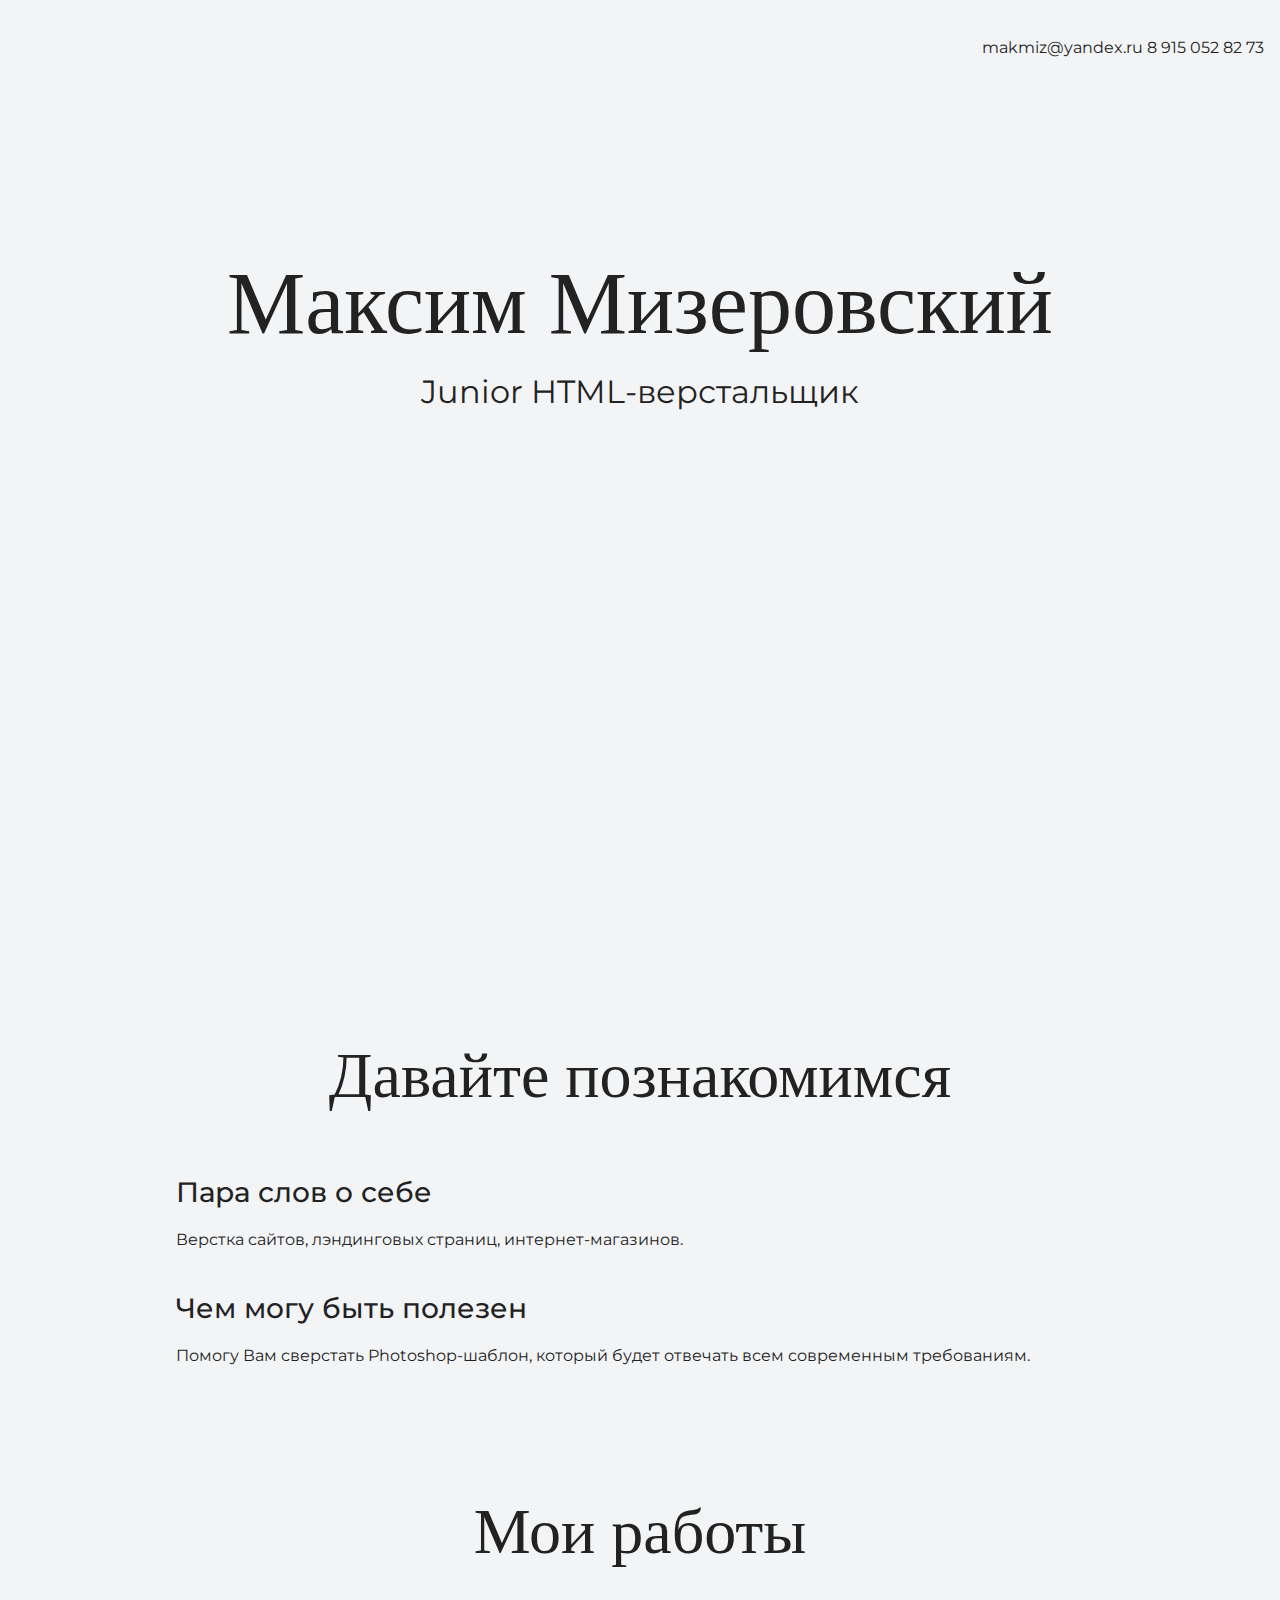
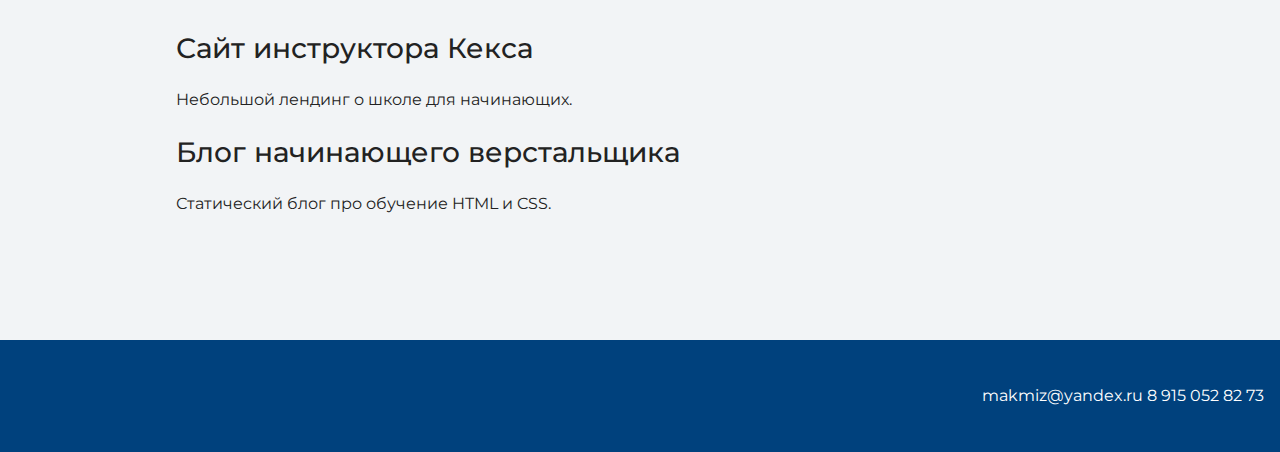
==== index.html @ 53e207a2 "Меняет контакты в шапке и подвале сайта" ====
<!DOCTYPE html>
<html lang="ru">
  <head>
    <meta charset="UTF-8">
    <link rel="stylesheet" href="style.css">
    <title>Портфолио Junior верстальщика</title>
	<link href="https://fonts.googleapis.com/css?family=Montserrat:400,500,700|Old+Standard+TT&display=swap&subset=cyrillic" rel="stylesheet">
  </head>

  <body>
    <header class="page-header">
	<!-- сюда можно иконки тип почта и телефон-->
	<div class="container"> 
		makmiz@yandex.ru 8 915 052 82 73
	</div>
    </header>

    <section class="hero-image">
	<div class="container">
      <h1 class="heading">Максим Мизеровский</h1>
      <p>Junior HTML-верстальщик</p>
	</div>
    </section>

    <section class="intro">
      
		  <h2 class="subheading">Давайте познакомимся</h2>
		  <div class="container">
		  <h3>Пара слов о себе</h3>
		  <p>Верстка сайтов, лэндинговых страниц, интернет-магазинов.</p>
		  <h3>Чем могу быть полезен</h3>
		  <p>Помогу Вам сверстать Photoshop-шаблон, который будет отвечать всем современным требованиям.</p>
		</div>
    </section>

    <section class="portfolio">
      <h2 class="subheading">Мои работы</h2>
		<div class="container">
      <h3>Сайт инструктора Кекса</h3>
      <p>Небольшой лендинг о школе для начинающих.</p>
      <h3>Блог начинающего верстальщика</h3>
      <p>Статический блог про обучение HTML и CSS.</p>
	  </div>
    </section>

    <footer class="page-footer">
      <!-- сюда можно иконки тип почта и телефон, и в идеале кнопку для взаимодействия-->
	<div class="container">
	makmiz@yandex.ru 8 915 052 82 73
	</div>
    </footer>
  </body>
</html>
---- style.css ----
body {
  margin: 0;
  min-width: 960px;
  font-family: "Montserrat", "Helvetica", "Arial", sans-serif;
  font-size: 16px;
  line-height: 32px;
  color: #222222;
  background-color: #f2f4f6;
  background-image: url("img/hero-bg.jpg");
  background-repeat: no-repeat;
  background-position: top center;
}

.container {
  max-width: 928px;
  margin: 0 auto;
  padding: 0 16px;
}

.page-header {
  margin: 0 0 160px;
  padding: 32px 0 32px;
}

.page-header .container,
.page-footer .container {
  max-width: 1408px;
  text-align: right;
}

.page-header a {
  margin-left: 56px;
  color: #288be6;
  text-decoration: none;
  background-repeat: no-repeat;
  background-position: left;
}

.header-email {
  padding-left: 30px;
  background-image: url("img/icon-email-header.svg");
}

.header-phone {
  padding-left: 25px;
  background-image: url("img/icon-phone-header.svg");
}

.hero-image {
  margin-bottom: 620px;
}

.hero-image .container {
  max-width: 1408px;
  text-align: center;
}

.heading {
  margin: 0 0 16px;
  font-family: "Old Standard TT", "Times", "Times New Roman", serif;
  font-size: 88px;
  line-height: 96px;
  font-weight: 400;
}

.hero-image p {
  margin: 0;
  font-size: 32px;
  line-height: 48px;
}

.intro {
  margin: 0 0 120px;
}

.subheading {
  margin: 0 0 56px;
  font-family: "Old Standard TT", "Times", "Times New Roman", serif;
  font-size: 64px;
  line-height: 80px;
  font-weight: 400;
  text-align: center;
}

.user-image {
  margin: 0 0 32px;
  text-align: center;
}

.intro h3,
.portfolio h3 {
  margin: 0 0 12px;
  font-size: 28px;
  line-height: 40px;
  font-weight: 500;
}

.intro p {
  margin: 0 0 32px;
}

.skills-list {
  margin: 0;
  padding: 0;
}

.skills-list dt {
  padding-left: 32px;
  background-repeat: no-repeat;
  background-position: left;
}

.skill-html {
  background-image: url("img/icon-html.svg");
}

.skill-css {
  background-image: url("img/icon-css.svg");
}

.level {
  margin: 4px 0 16px;
  padding: 0;
  height: 14px;
  font-size: 0;
  background-color: #ffffff;
  border: 1px solid #86c3fa;
  border-radius: 8px;
}

.level div {
  margin: 1px;
  height: 12px;
  background-color: #288be6;
  border-radius: 6px;
}

.portfolio {
  margin: 0 0 120px;
}

.projects {
  margin: 0;
  padding: 0;
  list-style: none;
}

.projects li {
  margin: 0 0 80px;
}

.project-image {
  margin: 0 0 24px;
  text-align: center;
}

.projects p {
  margin: 0 0 24px;
}

.button {
  padding: 6px 20px;
  display: inline-block;
  vertical-align: baseline;
  text-decoration: none;
  text-transform: uppercase;
  border-radius: 4px;
  background-color: #288be6;
  color: #ffffff;
}

.page-footer {
  padding: 40px 0;
  background-color: #00417d;
  color: #ffffff;
}

.page-footer a {
  margin-left: 56px;
  color: inherit;
  text-decoration: none;
  background-repeat: no-repeat;
  background-position: left;
}

.footer-email {
  padding-left: 30px;
  background-image: url("img/icon-email-footer.svg");
}

.footer-phone {
  padding-left: 25px;
  background-image: url("img/icon-phone-footer.svg");
}
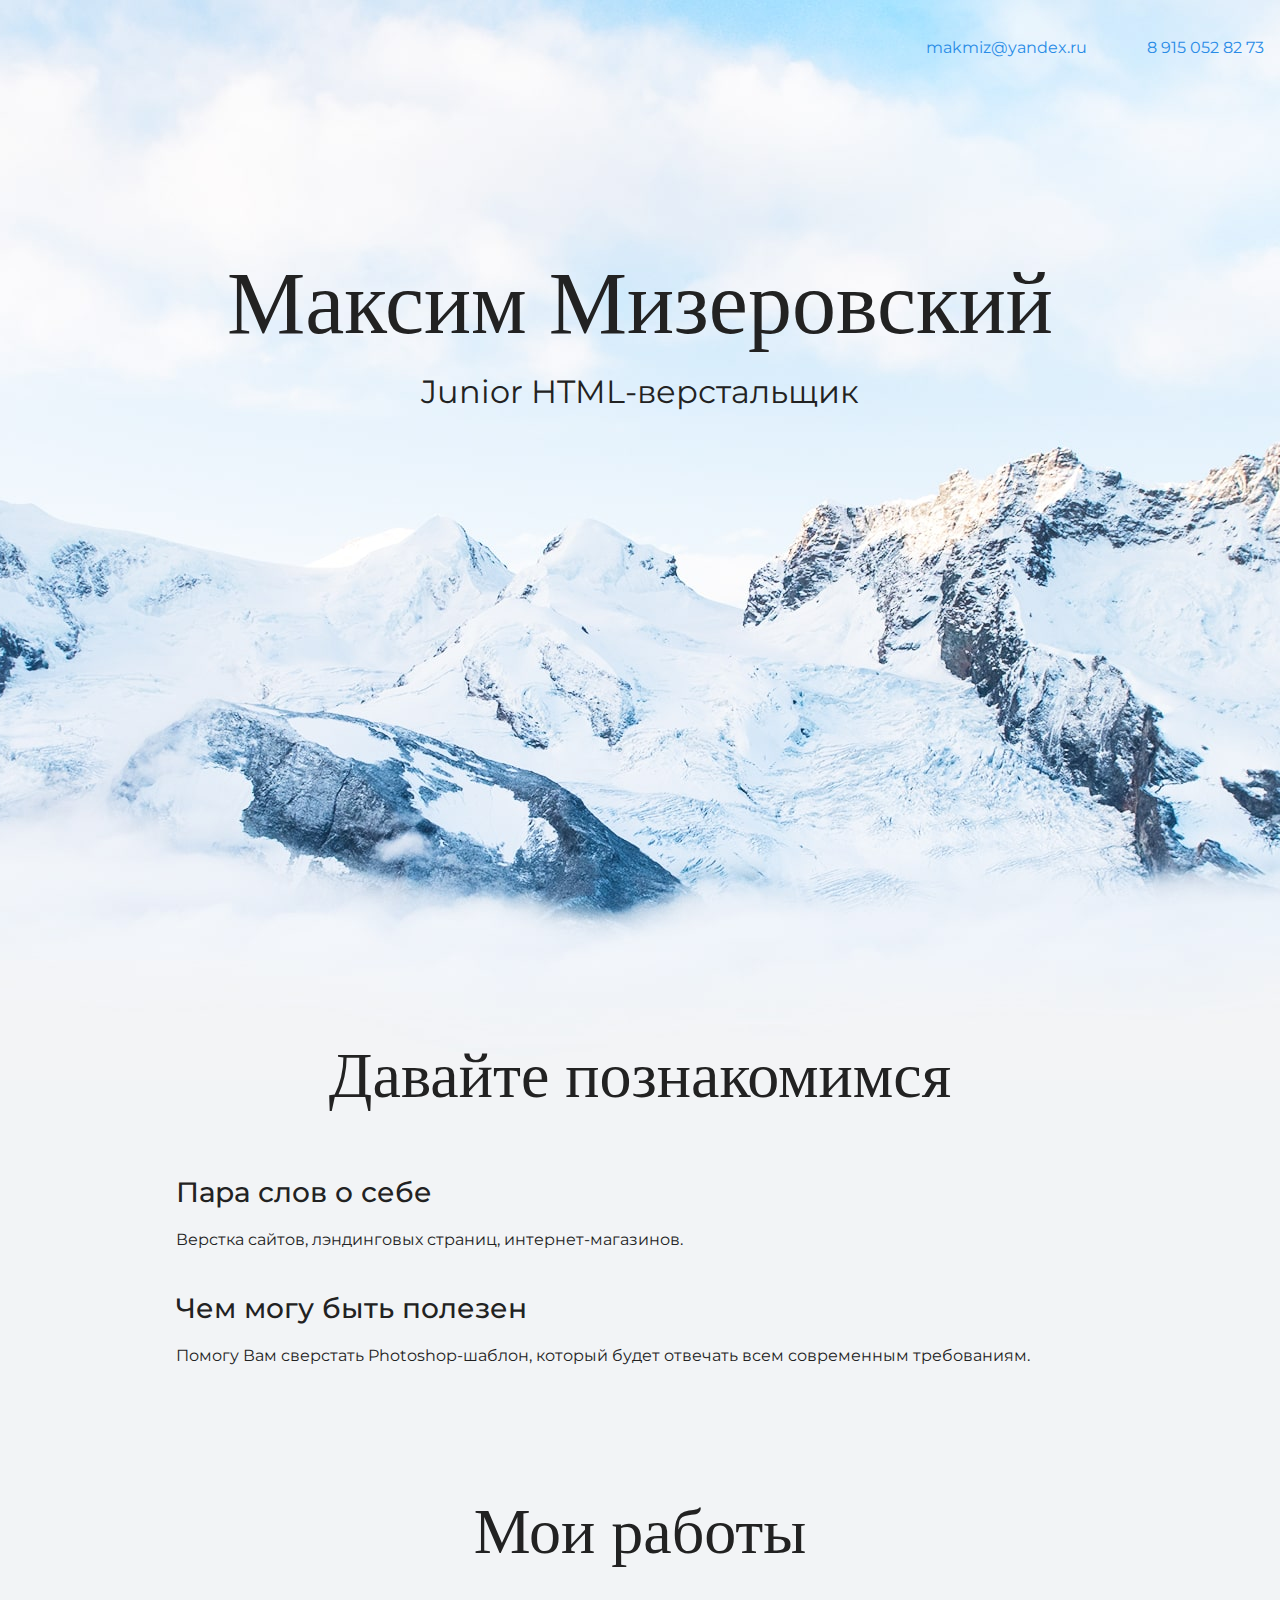
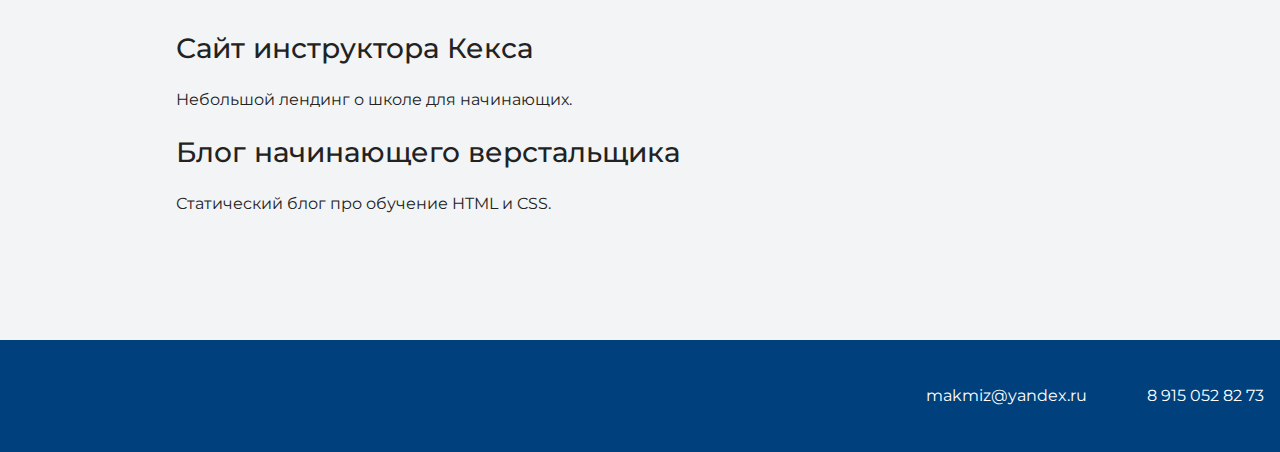
==== commit cc1d5eb2: "Добавлены ссылки в контакты" ====
--- a/index.html
+++ b/index.html
@@ -11,10 +11,10 @@
     <header class="page-header">
 	<!-- сюда можно иконки тип почта и телефон-->
 	<div class="container"> 
-		makmiz@yandex.ru 8 915 052 82 73
+		<a href="mailto:makmiz@yandex.ru">makmiz@yandex.ru</a>
+		<a href="tel:+79150528273">8 915 052 82 73</a>
 	</div>
     </header>
-
     <section class="hero-image">
 	<div class="container">
       <h1 class="heading">Максим Мизеровский</h1>
@@ -46,7 +46,8 @@
     <footer class="page-footer">
       <!-- сюда можно иконки тип почта и телефон, и в идеале кнопку для взаимодействия-->
 	<div class="container">
-	makmiz@yandex.ru 8 915 052 82 73
+	<a href="mailto:makmiz@yandex.ru">makmiz@yandex.ru</a>
+	<a href="tel:+79150528273">8 915 052 82 73</a>
 	</div>
     </footer>
   </body>
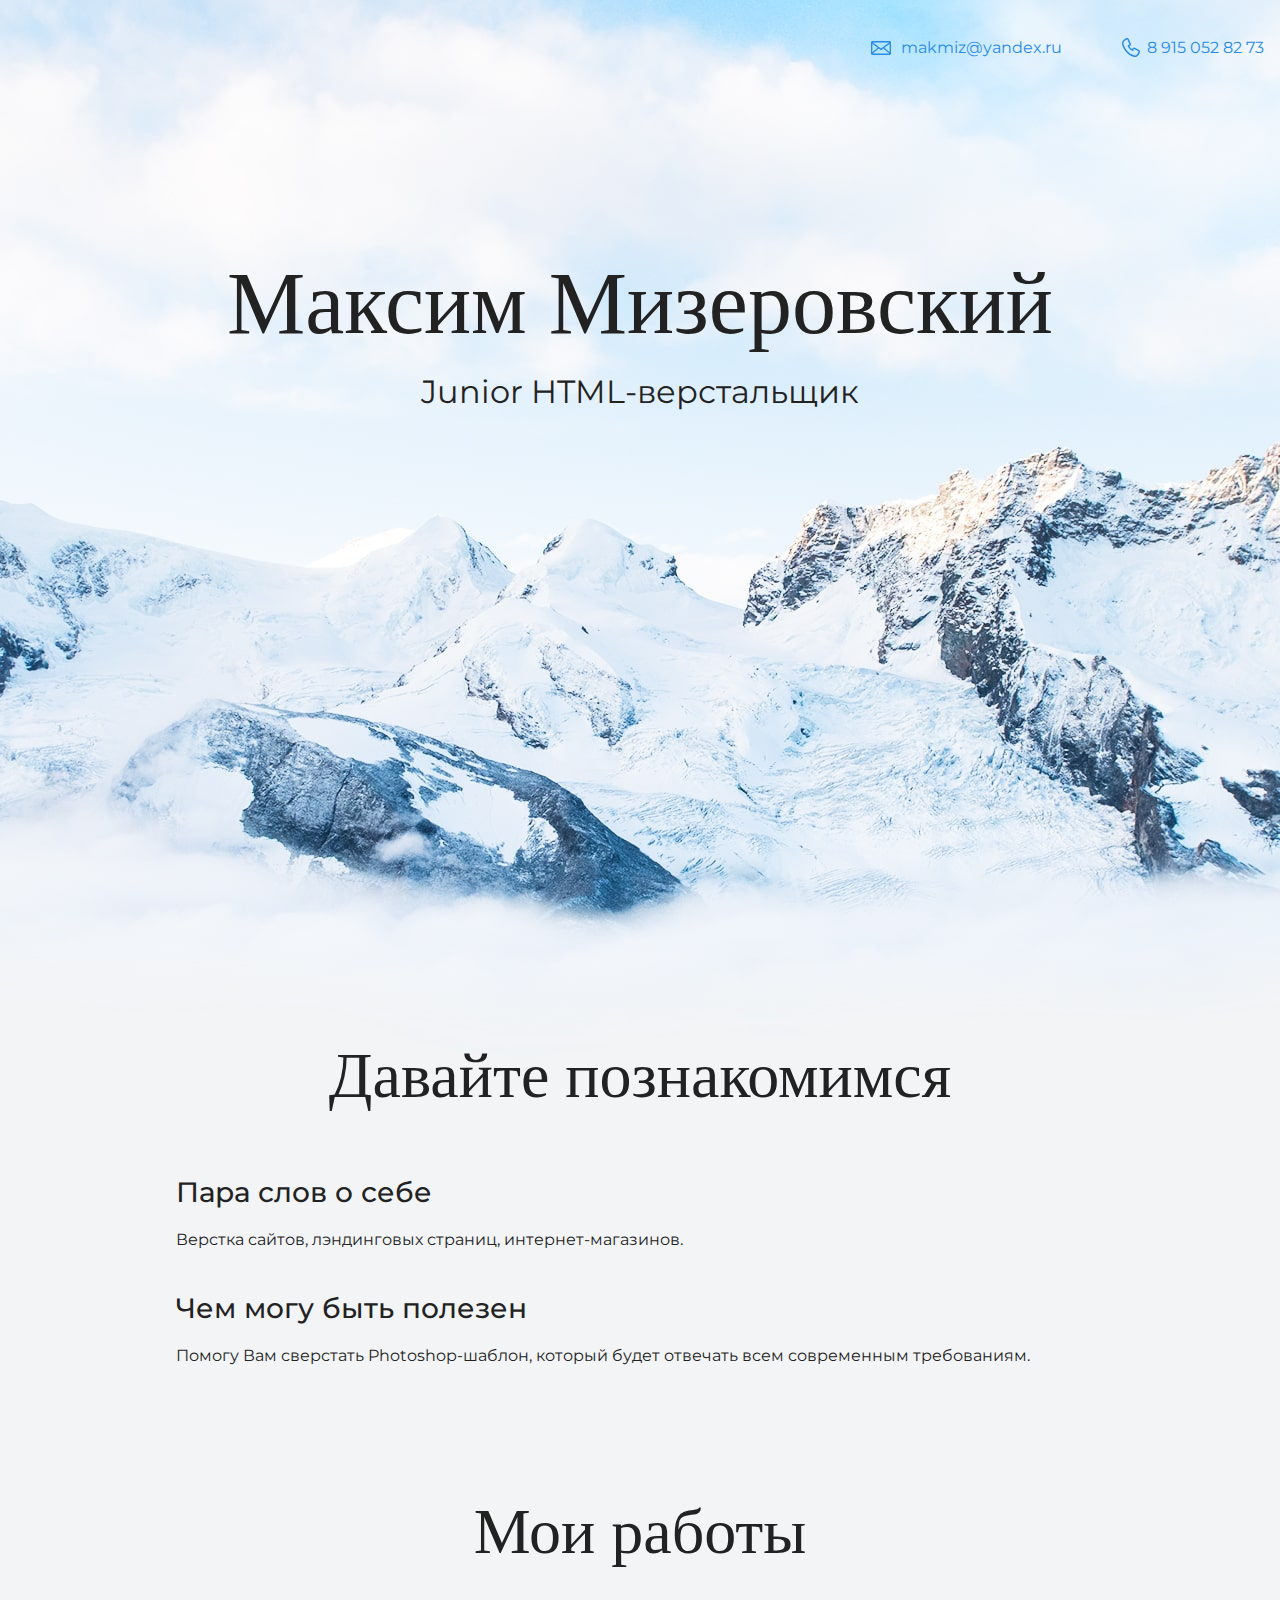
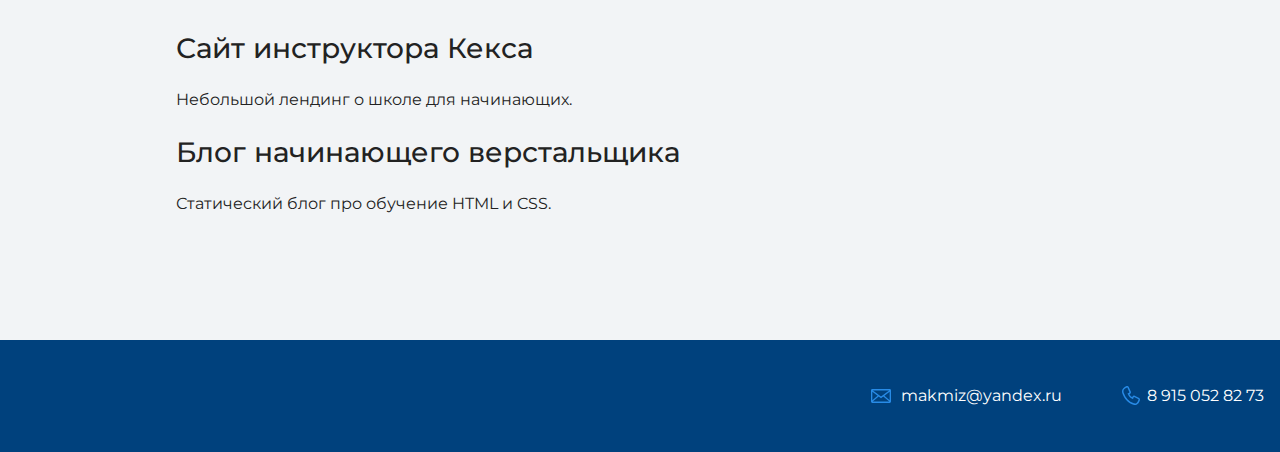
==== commit 20e314e6: "Исправлена ошибка с ссылками" ====
--- a/index.html
+++ b/index.html
@@ -11,8 +11,8 @@
     <header class="page-header">
 	<!-- сюда можно иконки тип почта и телефон-->
 	<div class="container"> 
-		<a href="mailto:makmiz@yandex.ru">makmiz@yandex.ru</a>
-		<a href="tel:+79150528273">8 915 052 82 73</a>
+		<a href="mailto:makmiz@yandex.ru" class="header-email">makmiz@yandex.ru</a>
+		<a href="tel:+79150528273" class="header-phone">8 915 052 82 73</a>
 	</div>
     </header>
     <section class="hero-image">
@@ -46,8 +46,8 @@
     <footer class="page-footer">
       <!-- сюда можно иконки тип почта и телефон, и в идеале кнопку для взаимодействия-->
 	<div class="container">
-	<a href="mailto:makmiz@yandex.ru">makmiz@yandex.ru</a>
-	<a href="tel:+79150528273">8 915 052 82 73</a>
+	<a href="mailto:makmiz@yandex.ru" class="header-email">makmiz@yandex.ru</a>
+	<a href="tel:+79150528273" class="header-phone">8 915 052 82 73</a>
 	</div>
     </footer>
   </body>
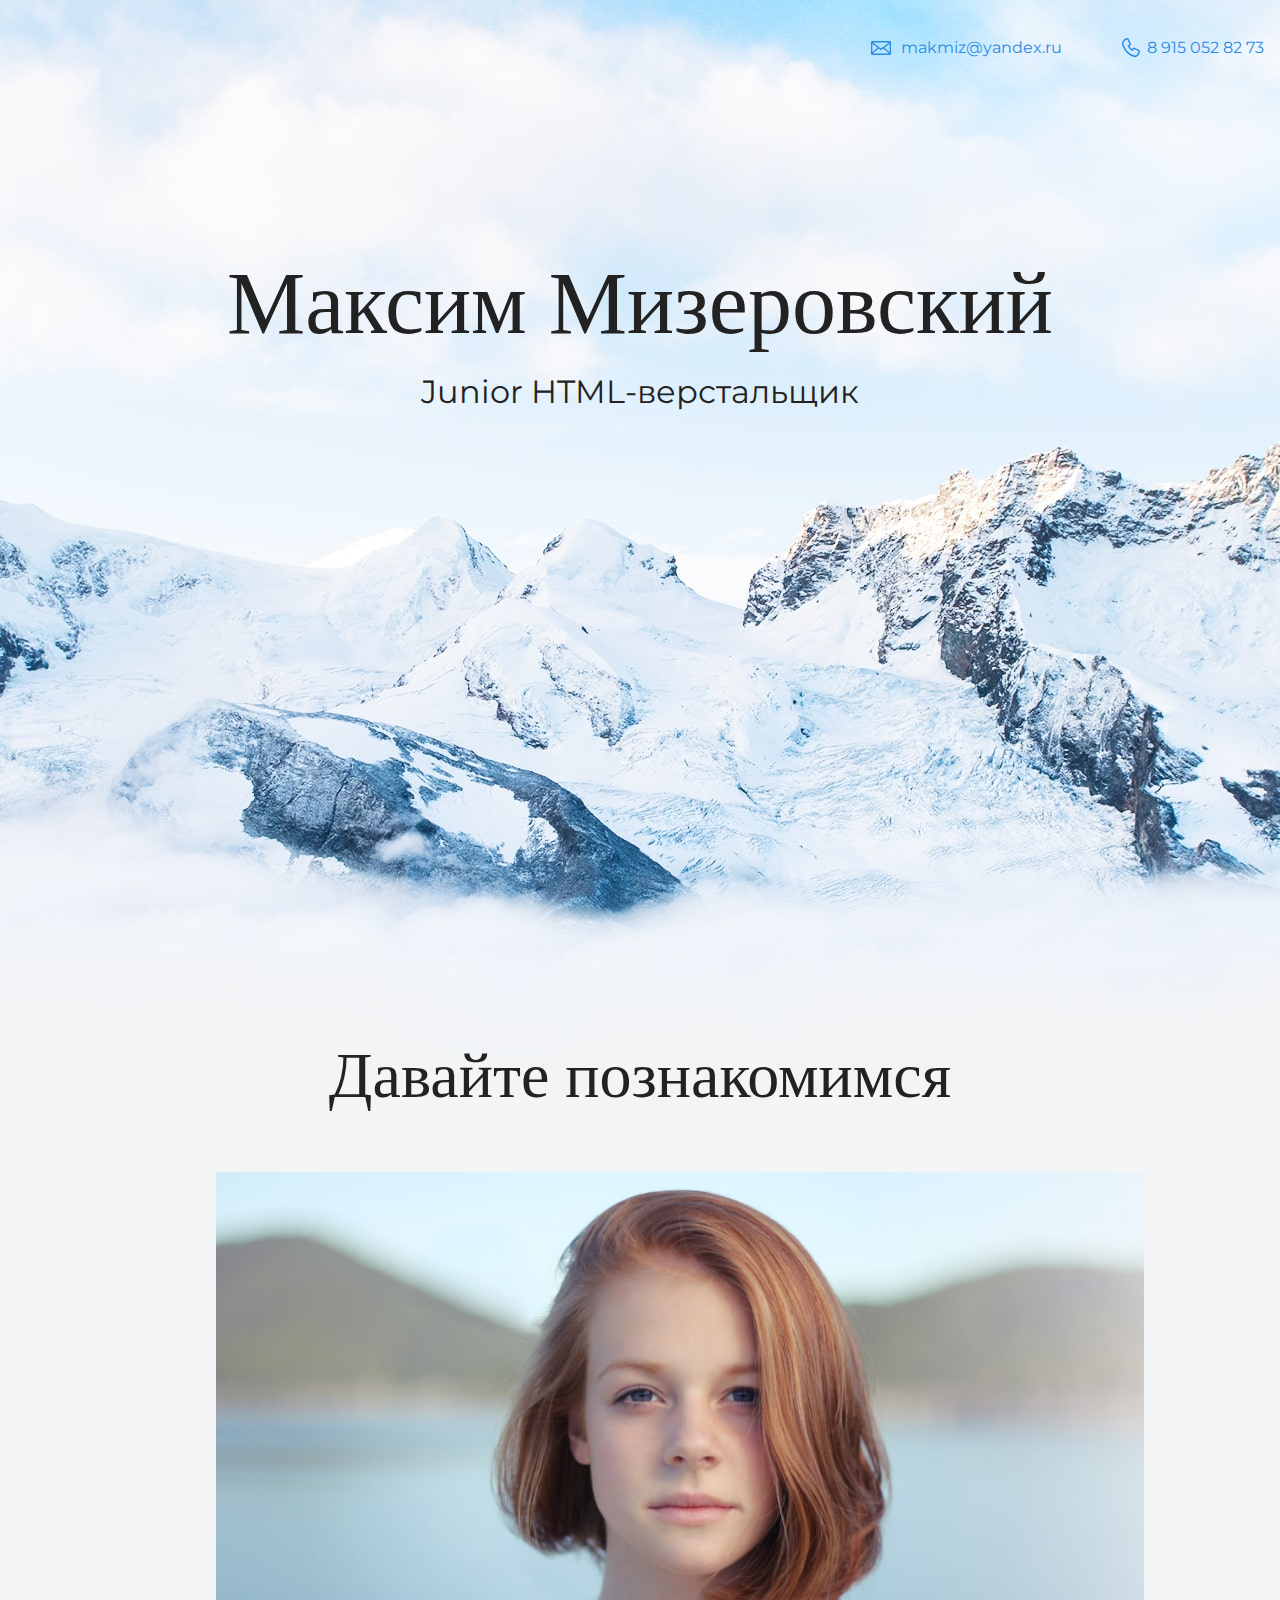
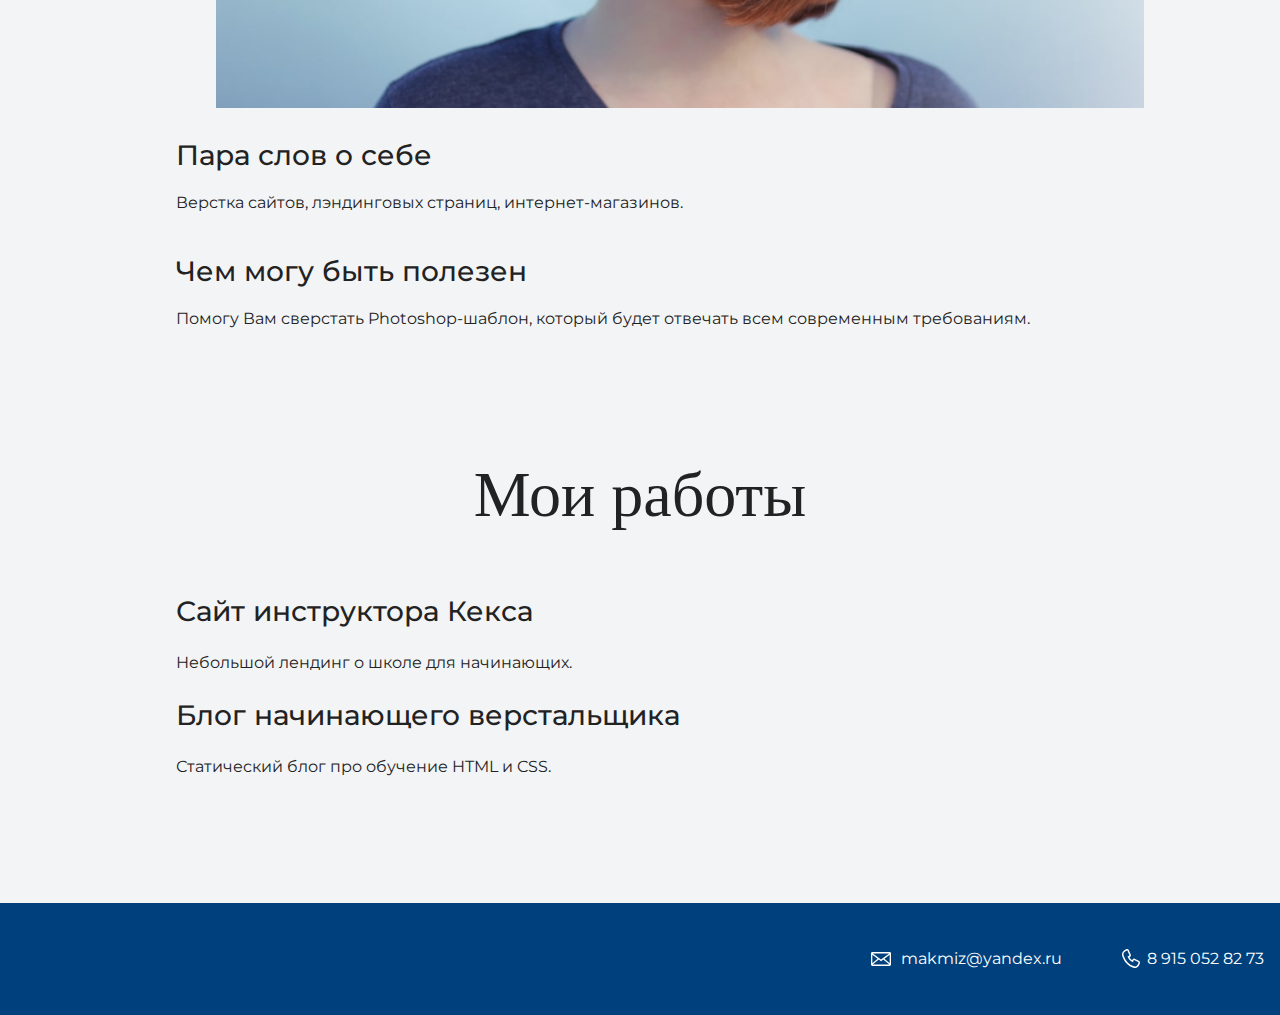
==== commit 583c6f3f: "Добавлено мое фото, изменены ссылки в подвале" ====
--- a/index.html
+++ b/index.html
@@ -26,6 +26,9 @@
       
 		  <h2 class="subheading">Давайте познакомимся</h2>
 		  <div class="container">
+		  <figure>
+		  <img src="files/user.jpg" width="928" height="536" alt="Моя фотография">
+		  </figure>
 		  <h3>Пара слов о себе</h3>
 		  <p>Верстка сайтов, лэндинговых страниц, интернет-магазинов.</p>
 		  <h3>Чем могу быть полезен</h3>
@@ -46,8 +49,8 @@
     <footer class="page-footer">
       <!-- сюда можно иконки тип почта и телефон, и в идеале кнопку для взаимодействия-->
 	<div class="container">
-	<a href="mailto:makmiz@yandex.ru" class="header-email">makmiz@yandex.ru</a>
-	<a href="tel:+79150528273" class="header-phone">8 915 052 82 73</a>
+	<a href="mailto:makmiz@yandex.ru" class="footer-email">makmiz@yandex.ru</a>
+	<a href="tel:+79150528273" class="footer-phone">8 915 052 82 73</a>
 	</div>
     </footer>
   </body>
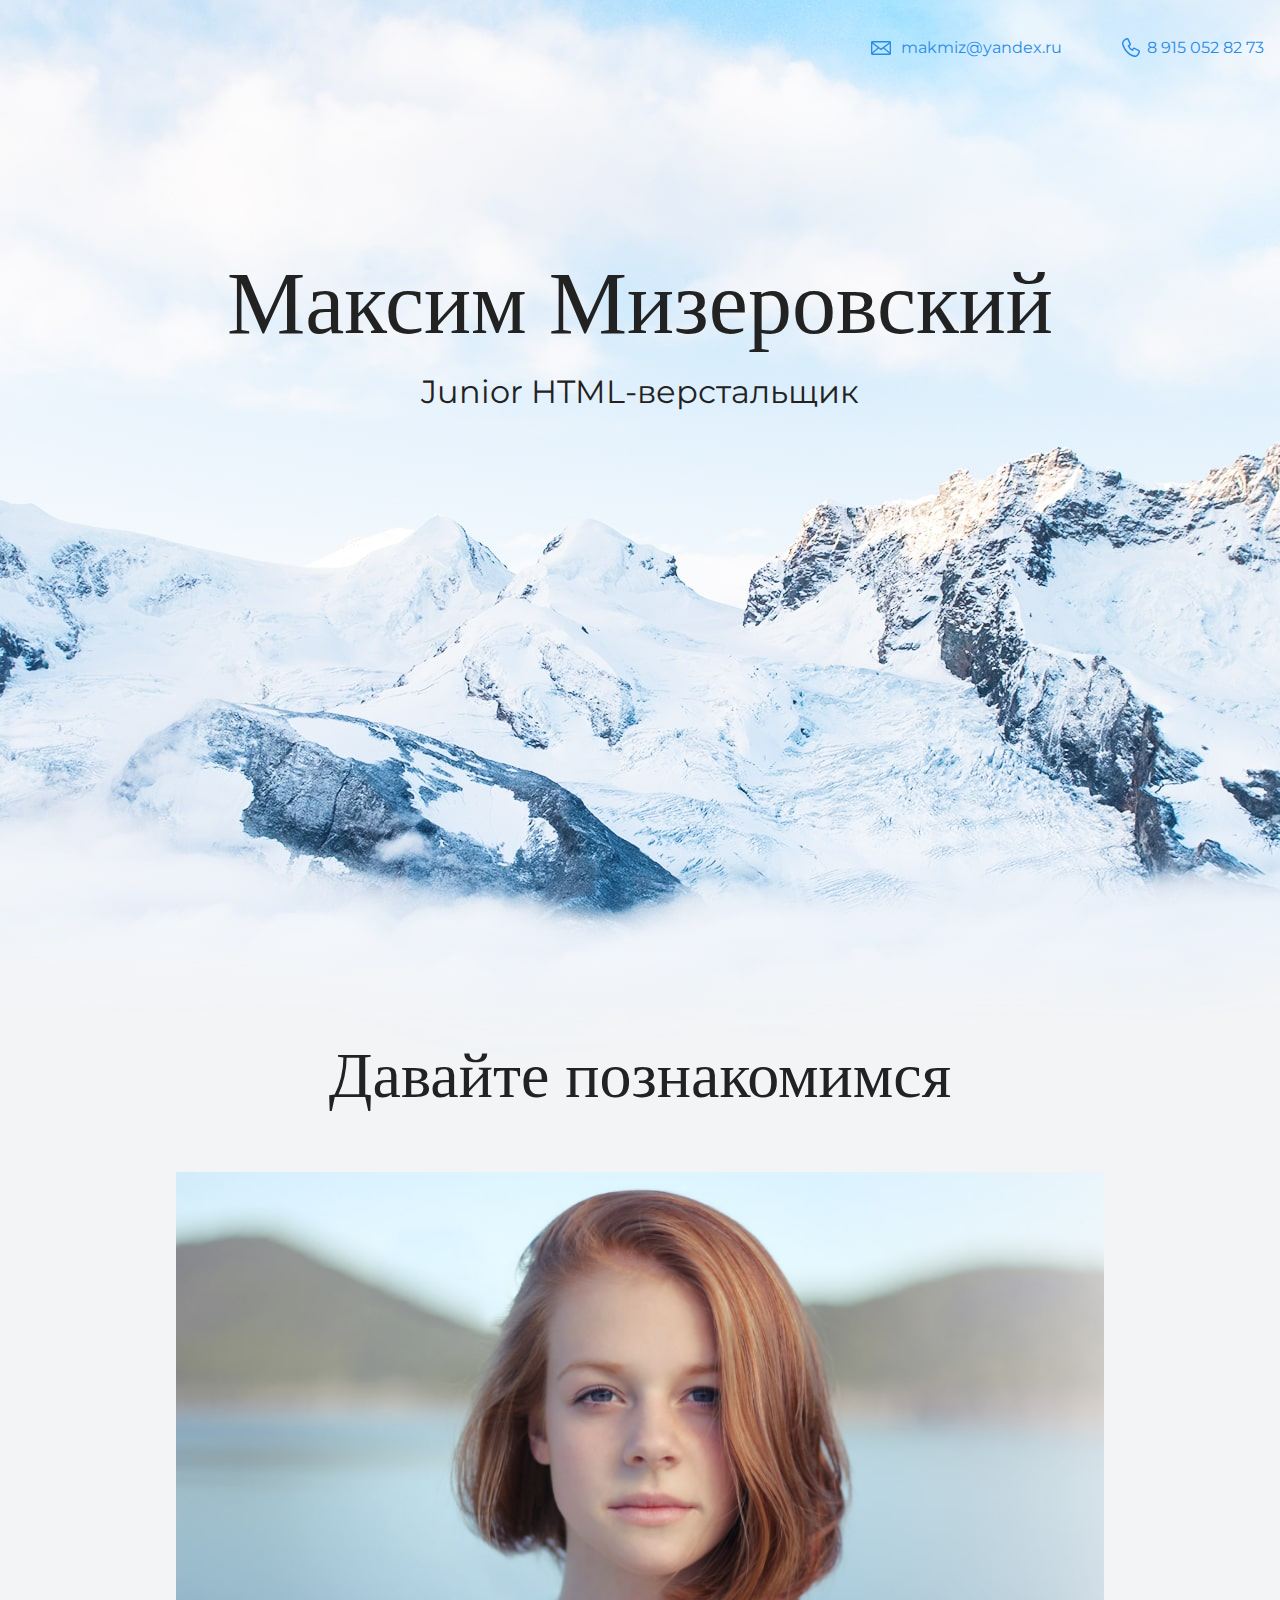
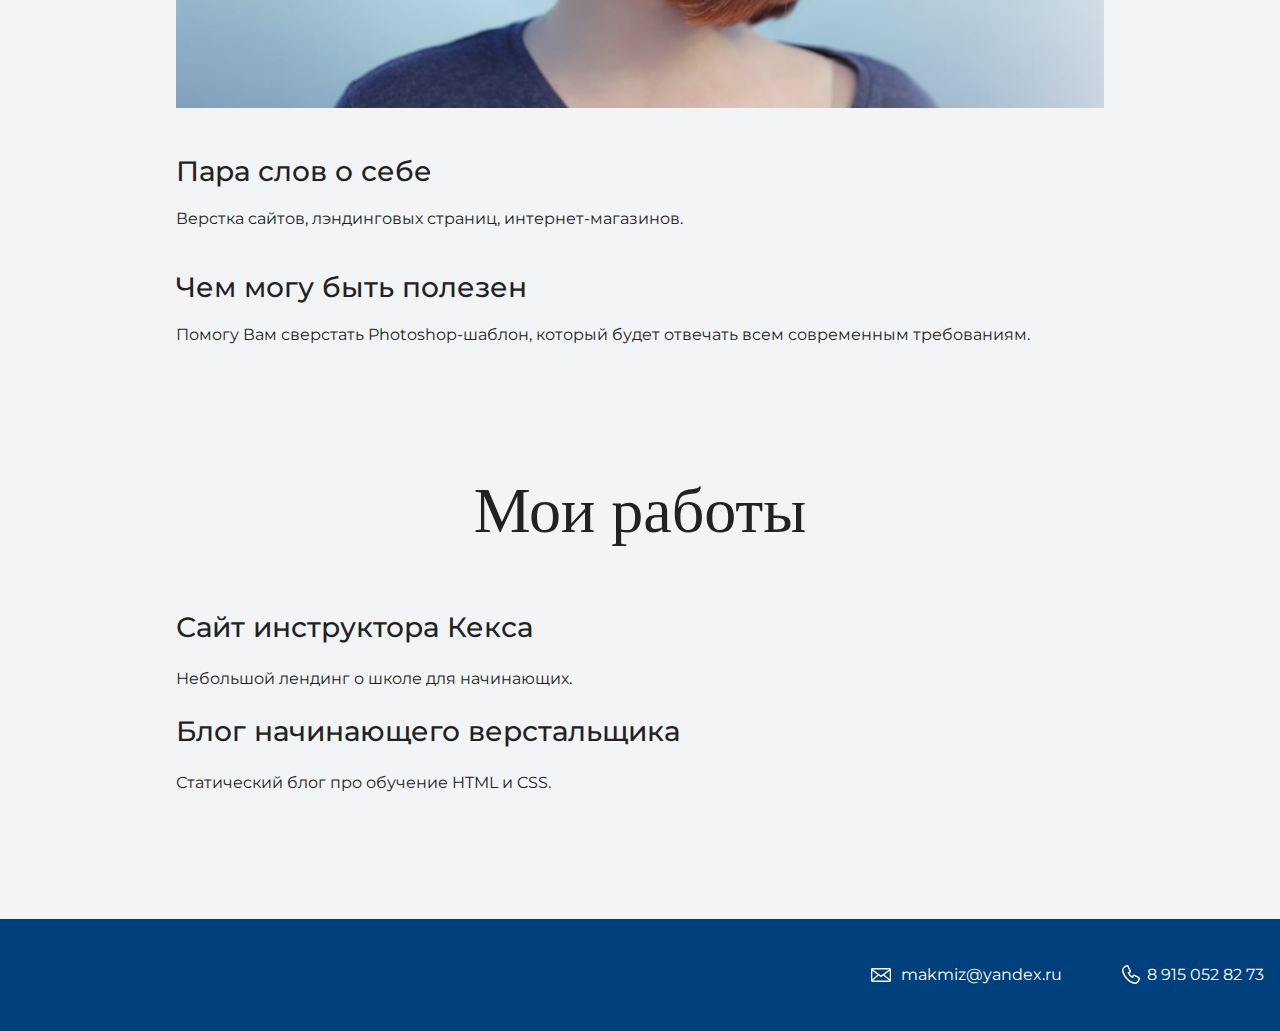
==== commit aca4e0fa: "Отредактировано фото" ====
--- a/index.html
+++ b/index.html
@@ -26,7 +26,7 @@
       
 		  <h2 class="subheading">Давайте познакомимся</h2>
 		  <div class="container">
-		  <figure>
+		  <figure class="user-image">
 		  <img src="files/user.jpg" width="928" height="536" alt="Моя фотография">
 		  </figure>
 		  <h3>Пара слов о себе</h3>
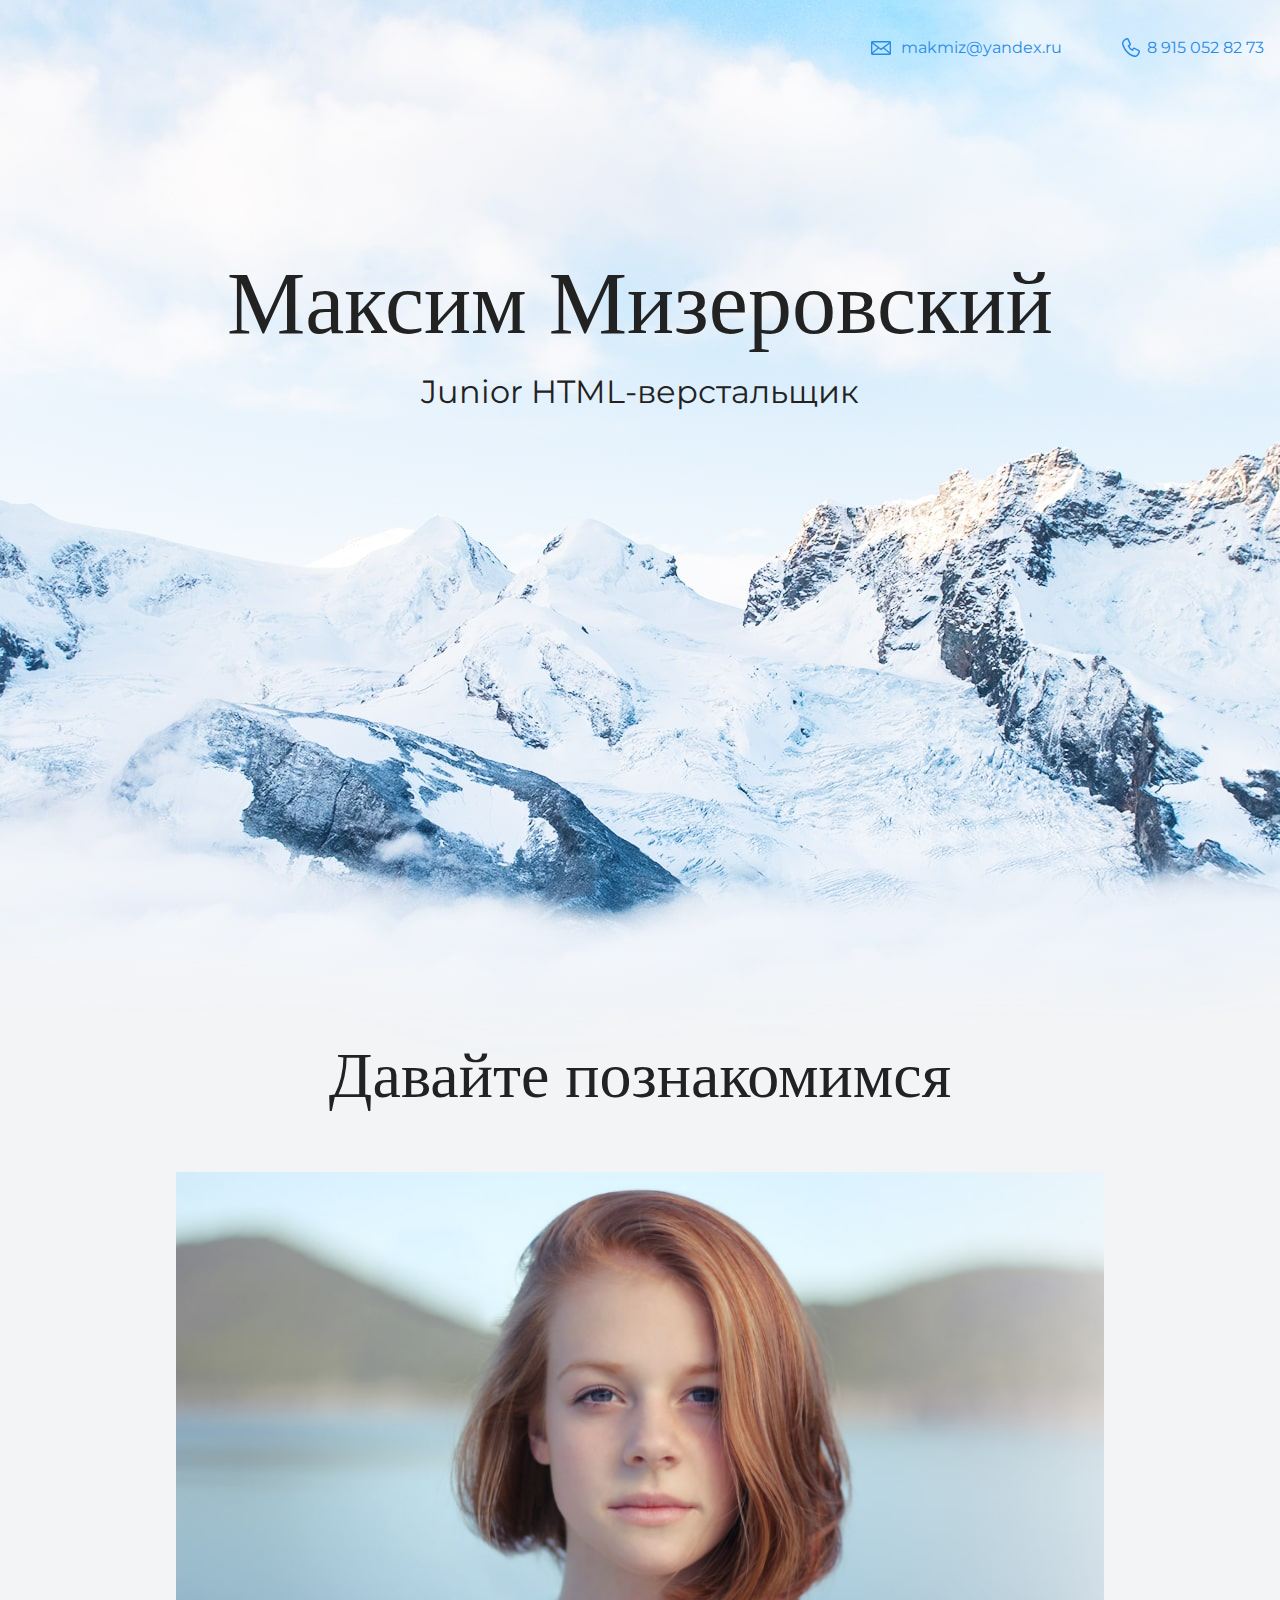
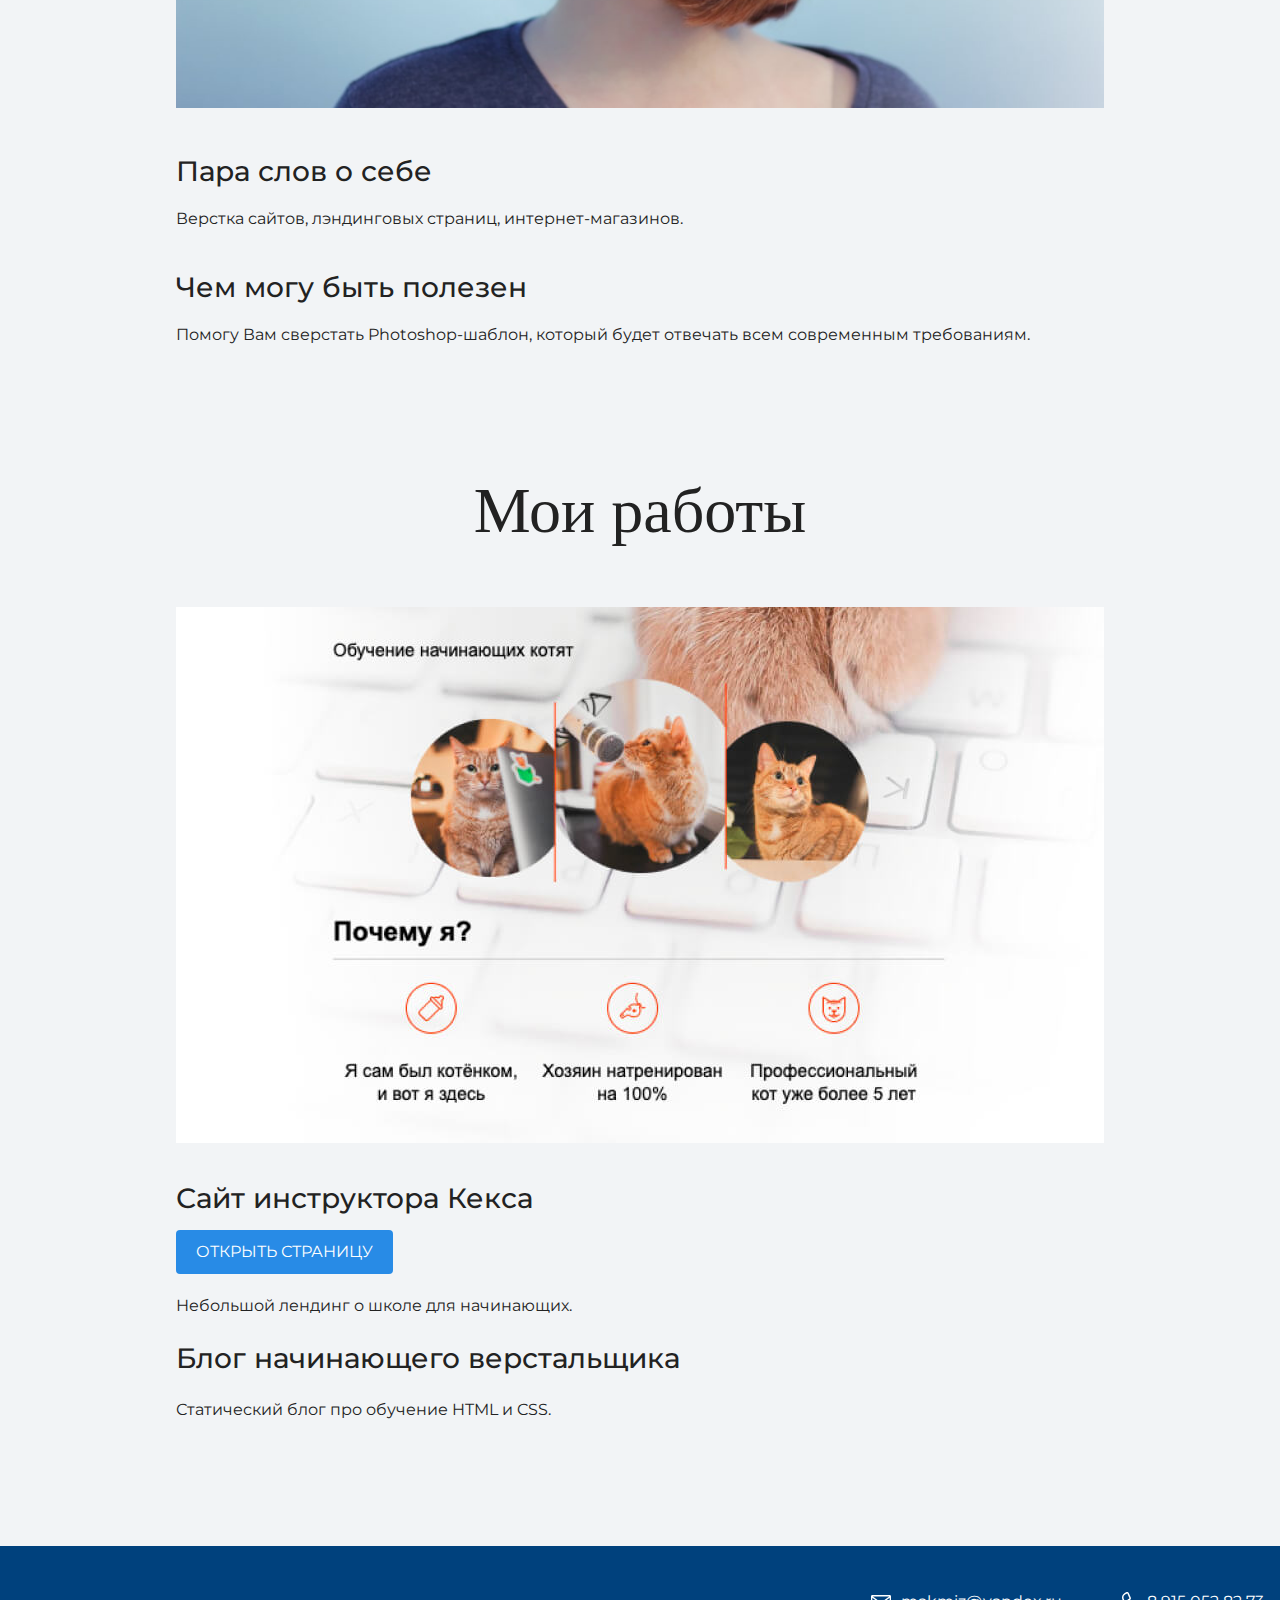
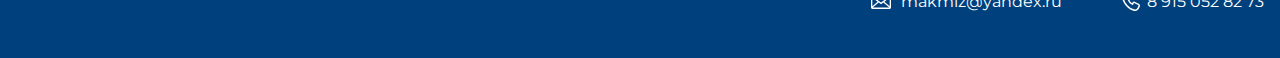
==== commit cc6ab6f2: "Добавлена ссылка на лэндинг Кекса" ====
--- a/index.html
+++ b/index.html
@@ -9,49 +9,51 @@
 
   <body>
     <header class="page-header">
-	<!-- сюда можно иконки тип почта и телефон-->
-	<div class="container"> 
-		<a href="mailto:makmiz@yandex.ru" class="header-email">makmiz@yandex.ru</a>
-		<a href="tel:+79150528273" class="header-phone">8 915 052 82 73</a>
-	</div>
+		<div class="container"> 
+			<a href="mailto:makmiz@yandex.ru" class="header-email">makmiz@yandex.ru</a>
+			<a href="tel:+79150528273" class="header-phone">8 915 052 82 73</a>
+		</div>
     </header>
+	
     <section class="hero-image">
-	<div class="container">
-      <h1 class="heading">Максим Мизеровский</h1>
-      <p>Junior HTML-верстальщик</p>
-	</div>
+		<div class="container">
+			<h1 class="heading">Максим Мизеровский</h1>
+			<p>Junior HTML-верстальщик</p>
+		</div>
     </section>
 
     <section class="intro">
-      
-		  <h2 class="subheading">Давайте познакомимся</h2>
-		  <div class="container">
-		  <figure class="user-image">
-		  <img src="files/user.jpg" width="928" height="536" alt="Моя фотография">
-		  </figure>
-		  <h3>Пара слов о себе</h3>
-		  <p>Верстка сайтов, лэндинговых страниц, интернет-магазинов.</p>
-		  <h3>Чем могу быть полезен</h3>
-		  <p>Помогу Вам сверстать Photoshop-шаблон, который будет отвечать всем современным требованиям.</p>
+		<h2 class="subheading">Давайте познакомимся</h2>
+		<div class="container">
+			<figure class="user-image">
+				<img src="files/user.jpg" width="928" height="536" alt="Моя фотография">
+			</figure>
+			<h3>Пара слов о себе</h3>
+			<p>Верстка сайтов, лэндинговых страниц, интернет-магазинов.</p>
+			<h3>Чем могу быть полезен</h3>
+			<p>Помогу Вам сверстать Photoshop-шаблон, который будет отвечать всем современным требованиям.</p>
 		</div>
     </section>
 
     <section class="portfolio">
       <h2 class="subheading">Мои работы</h2>
 		<div class="container">
-      <h3>Сайт инструктора Кекса</h3>
-      <p>Небольшой лендинг о школе для начинающих.</p>
-      <h3>Блог начинающего верстальщика</h3>
-      <p>Статический блог про обучение HTML и CSS.</p>
+			<figure class="project-image">
+				<img src="files/project.jpg" width="928" height="536" alt="Cайт инструктора Кекса">
+			</figure>
+			<h3>Сайт инструктора Кекса</h3>
+			<a class="button" href="source/project/index.html">Открыть страницу</a>
+			<p>Небольшой лендинг о школе для начинающих.</p>
+			<h3>Блог начинающего верстальщика</h3>
+			<p>Статический блог про обучение HTML и CSS.</p>
 	  </div>
     </section>
 
     <footer class="page-footer">
-      <!-- сюда можно иконки тип почта и телефон, и в идеале кнопку для взаимодействия-->
-	<div class="container">
-	<a href="mailto:makmiz@yandex.ru" class="footer-email">makmiz@yandex.ru</a>
-	<a href="tel:+79150528273" class="footer-phone">8 915 052 82 73</a>
-	</div>
+		<div class="container">
+			<a href="mailto:makmiz@yandex.ru" class="footer-email">makmiz@yandex.ru</a>
+			<a href="tel:+79150528273" class="footer-phone">8 915 052 82 73</a>
+		</div>
     </footer>
   </body>
 </html>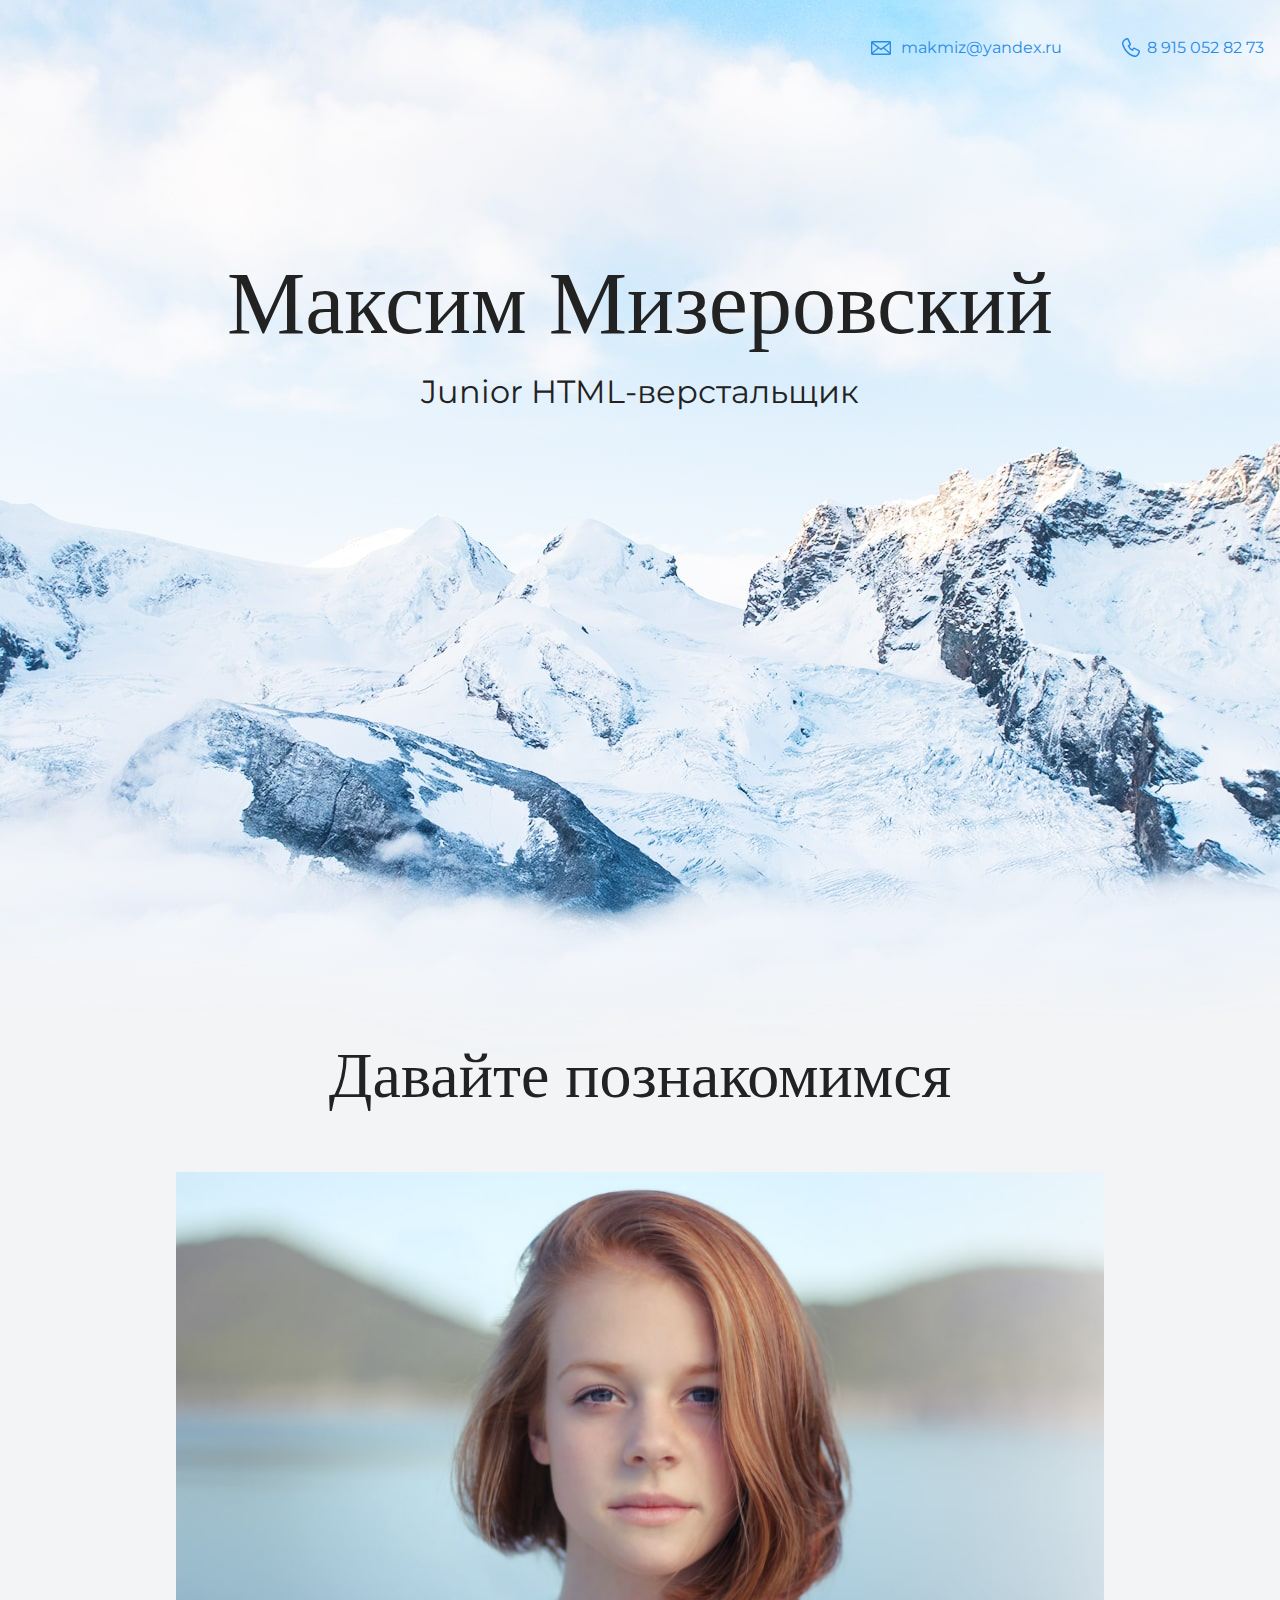
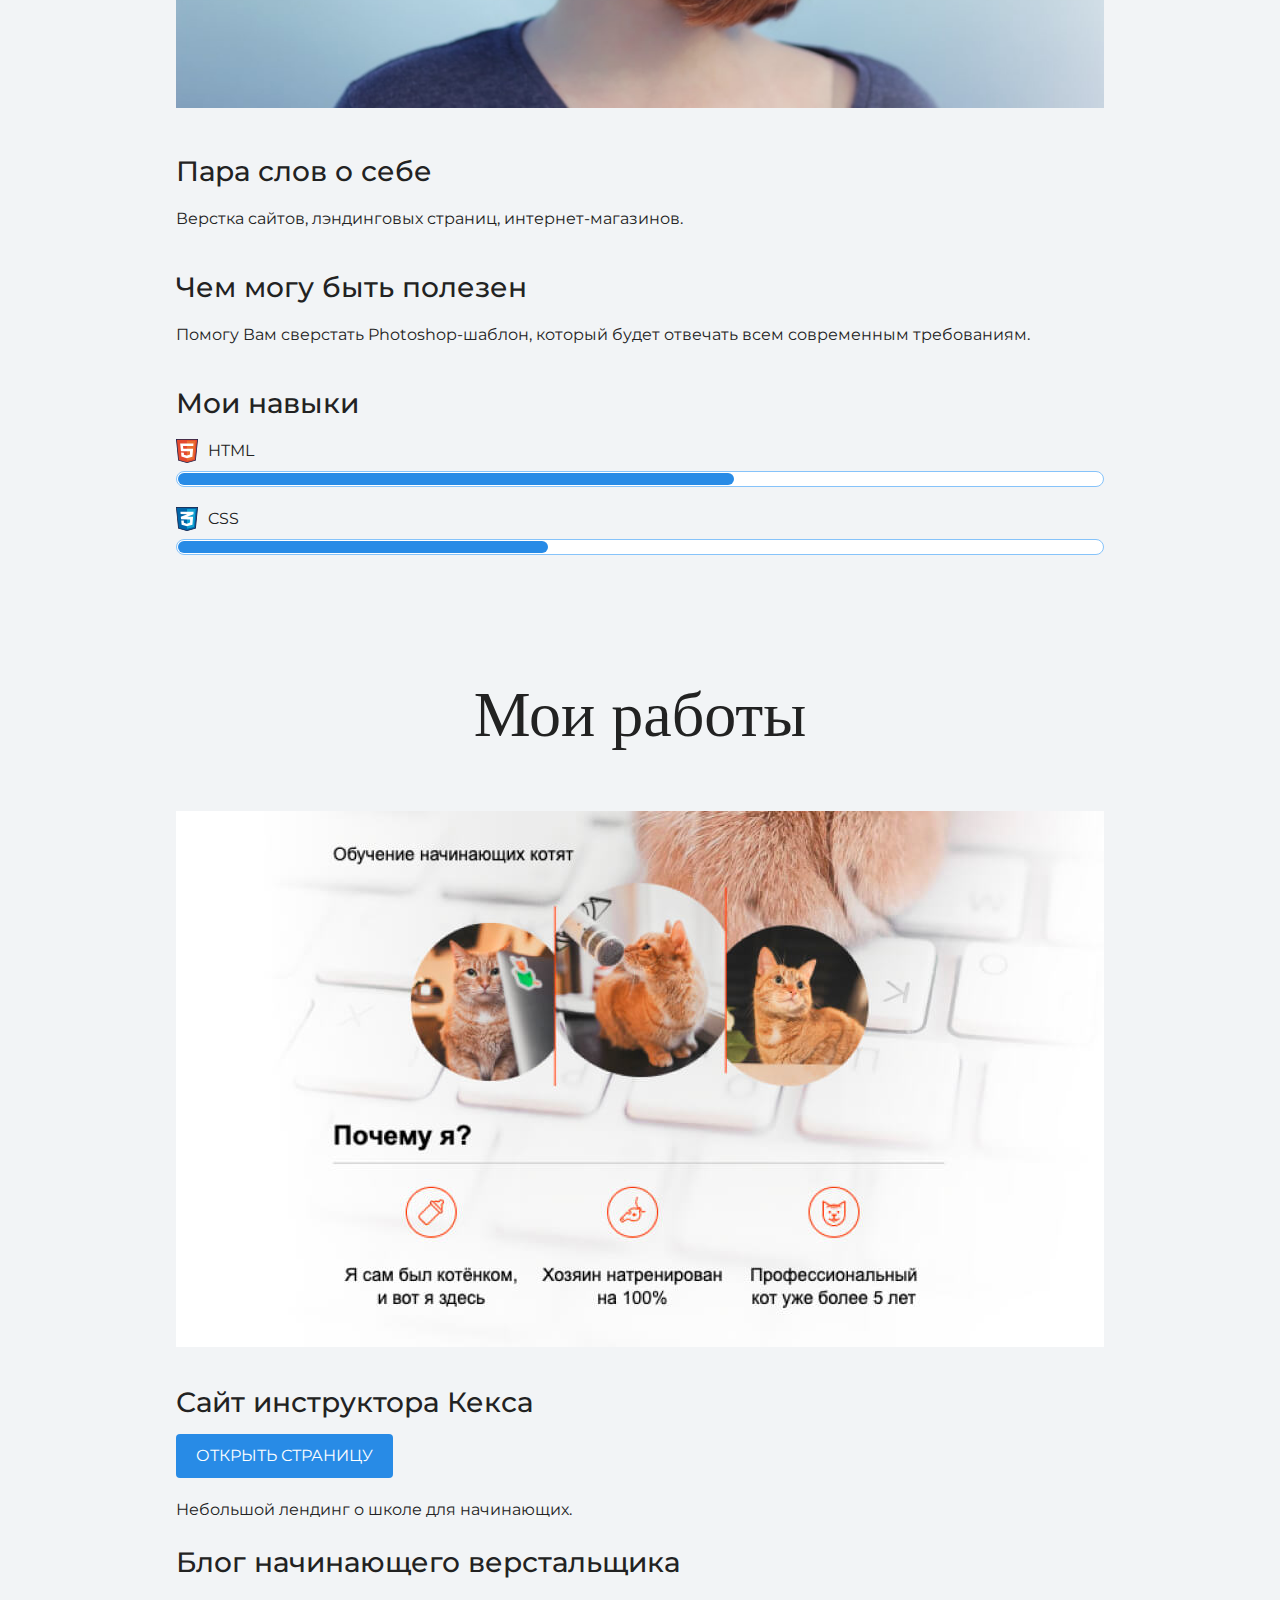
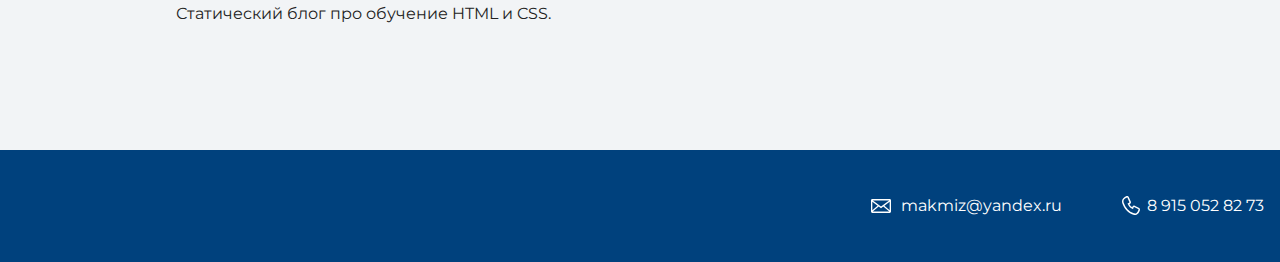
==== commit 4ccff79c: "Добавлен раздел про навыки" ====
--- a/index.html
+++ b/index.html
@@ -28,10 +28,23 @@
 			<figure class="user-image">
 				<img src="files/user.jpg" width="928" height="536" alt="Моя фотография">
 			</figure>
-			<h3>Пара слов о себе</h3>
-			<p>Верстка сайтов, лэндинговых страниц, интернет-магазинов.</p>
-			<h3>Чем могу быть полезен</h3>
-			<p>Помогу Вам сверстать Photoshop-шаблон, который будет отвечать всем современным требованиям.</p>
+			<div>
+				<h3>Пара слов о себе</h3>
+				<p>Верстка сайтов, лэндинговых страниц, интернет-магазинов.</p>
+			</div>
+			<div>
+				<h3>Чем могу быть полезен</h3>
+				<p>Помогу Вам сверстать Photoshop-шаблон, который будет отвечать всем современным требованиям.</p>
+			</div>
+			<div class="skills">
+				<h3>Мои навыки</h3>
+				<dl class="skills-list">
+					<dt class="skill-html">HTML</dt>
+					<dd class="level"><div style="width :60%">60%</div></dd>
+					<dt class="skill-css">CSS</dt>
+					<dd class="level"><div style="width :40%">40%</div></dd>
+				</dl>
+			</div>
 		</div>
     </section>
 
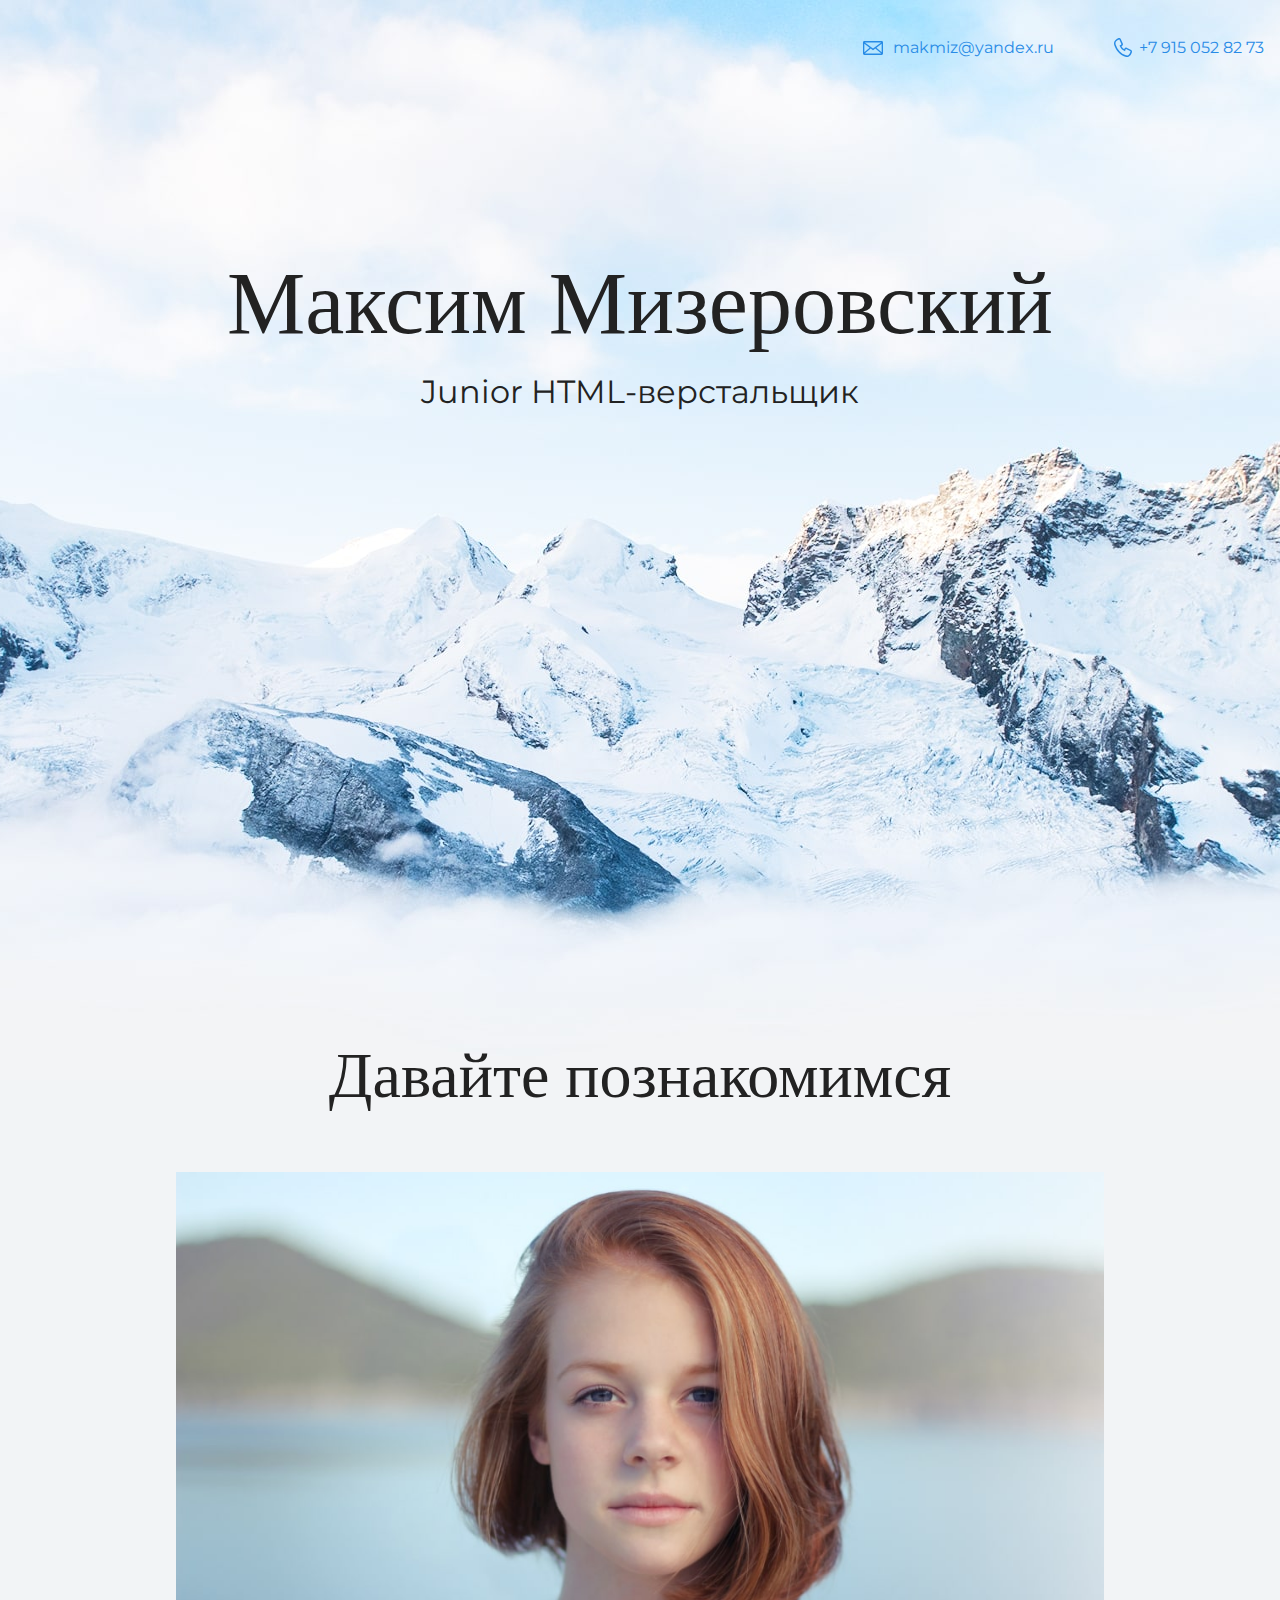
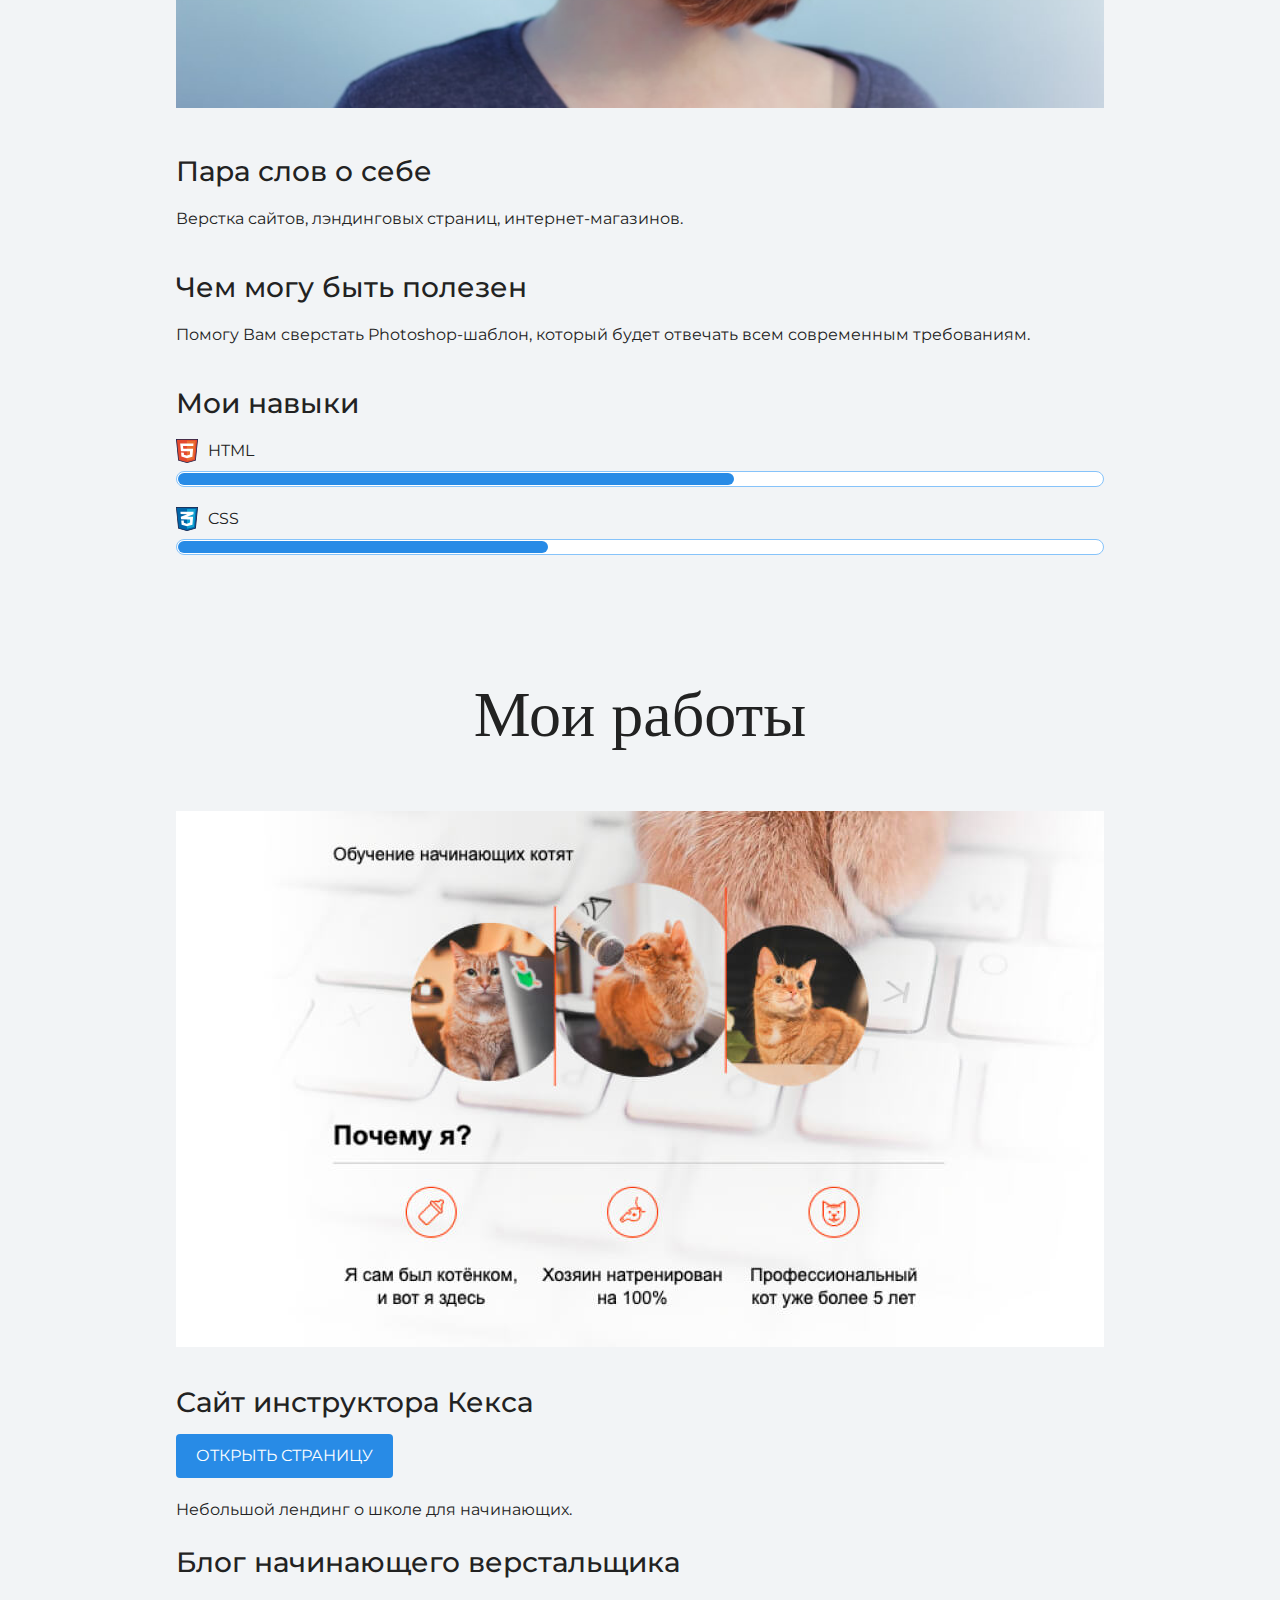
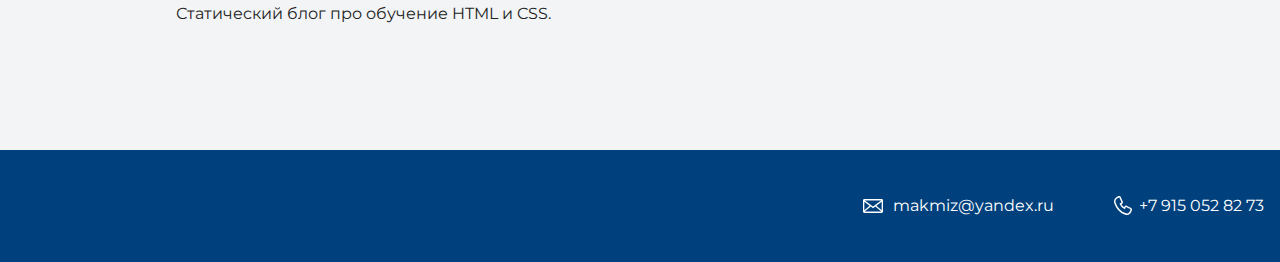
==== commit fcc6fb0e: "Изменен номер телефона" ====
--- a/index.html
+++ b/index.html
@@ -11,7 +11,7 @@
     <header class="page-header">
 		<div class="container"> 
 			<a href="mailto:makmiz@yandex.ru" class="header-email">makmiz@yandex.ru</a>
-			<a href="tel:+79150528273" class="header-phone">8 915 052 82 73</a>
+			<a href="tel:+79150528273" class="header-phone">+7 915 052 82 73</a>
 		</div>
     </header>
 	
@@ -65,7 +65,7 @@
     <footer class="page-footer">
 		<div class="container">
 			<a href="mailto:makmiz@yandex.ru" class="footer-email">makmiz@yandex.ru</a>
-			<a href="tel:+79150528273" class="footer-phone">8 915 052 82 73</a>
+			<a href="tel:+79150528273" class="footer-phone">+7 915 052 82 73</a>
 		</div>
     </footer>
   </body>
